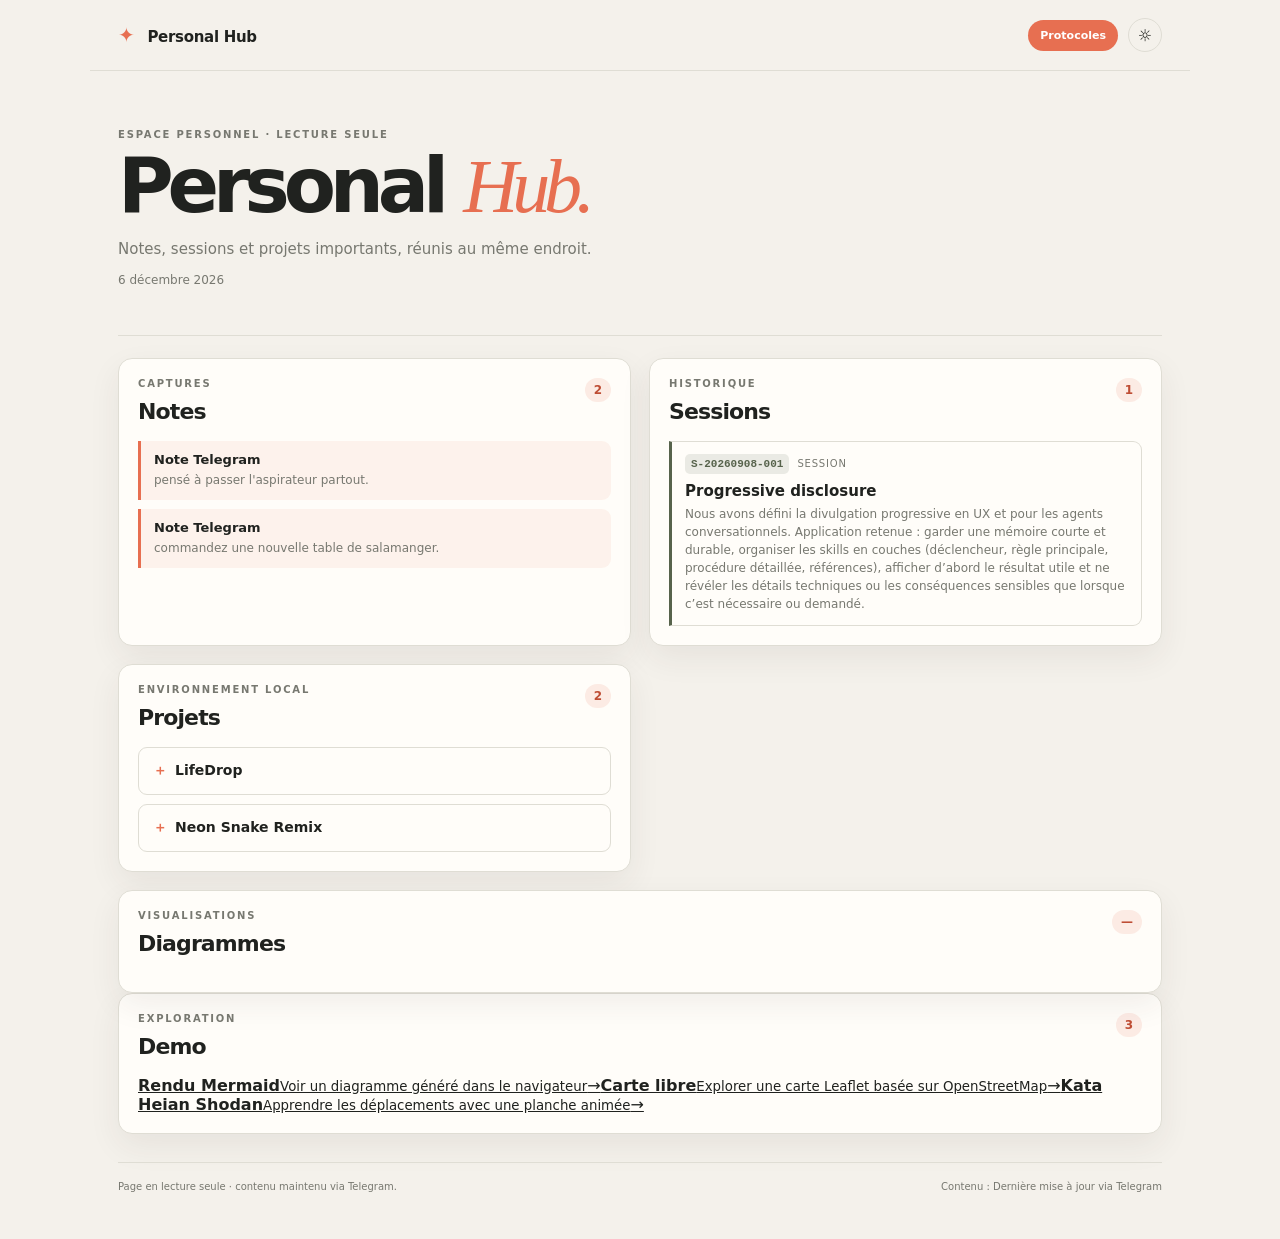
==== index.html @ 6b59de88 "Add animated karate kata demo" ====
<!doctype html>
<html lang="fr">
<head>
  <meta charset="utf-8">
  <meta name="viewport" content="width=device-width, initial-scale=1">
  <meta name="description" content="Personal Hub — notes, sessions et projets en lecture seule.">
  <title>Personal Hub</title>
  <link rel="stylesheet" href="style.css">
  <link rel="icon" type="image/svg+xml" href="assets/favicon.svg">
</head>
<body>
  <header class="topbar">
    <a class="brand" href="#top" aria-label="Personal Hub - accueil"><span class="brand-mark">✦</span> Personal Hub</a>
    <div class="top-actions"><a class="protocols-link" href="protocols.html">Protocoles</a><button id="theme-toggle" class="icon-button" type="button" aria-label="Changer de thème">☼</button></div>
  </header>

  <main id="top" class="shell">
    <section class="intro">
      <p class="eyebrow">ESPACE PERSONNEL · LECTURE SEULE</p>
      <h1>Personal <em>Hub.</em></h1>
      <p class="intro-copy">Notes, sessions et projets importants, réunis au même endroit.</p>
      <p id="today" class="muted"></p>
    </section>

    <section class="hub-sections" aria-label="Contenu du Personal Hub">
      <article class="hub-section">
        <div class="section-heading"><div><p class="eyebrow">CAPTURES</p><h2>Notes</h2></div><strong id="note-count" class="section-count">—</strong></div>
        <div id="note-list" class="note-list"></div>
      </article>
      <article class="hub-section">
        <div class="section-heading"><div><p class="eyebrow">HISTORIQUE</p><h2>Sessions</h2></div><strong id="session-count" class="section-count">—</strong></div>
        <div id="session-list" class="session-list"></div>
      </article>
      <article class="hub-section">
        <div class="section-heading"><div><p class="eyebrow">ENVIRONNEMENT LOCAL</p><h2>Projets</h2></div><strong id="project-count" class="section-count">—</strong></div>
        <div id="project-list" class="project-list"></div>
      </article>
      <article class="hub-section">
        <div class="section-heading"><div><p class="eyebrow">VISUALISATIONS</p><h2>Diagrammes</h2></div><strong id="diagram-count" class="section-count">—</strong></div>
        <div id="diagram-list" class="diagram-list"></div>
      </article>
    </section>

    <section class="hub-section demo-section">
      <div class="section-heading"><div><p class="eyebrow">EXPLORATION</p><h2>Demo</h2></div><strong class="section-count">3</strong></div>
      <div class="demo-list"><a class="demo-link" href="demo/mermaid.html"><span><strong>Rendu Mermaid</strong><small>Voir un diagramme généré dans le navigateur</small></span><span aria-hidden="true">→</span></a><a class="demo-link" href="demo/map.html"><span><strong>Carte libre</strong><small>Explorer une carte Leaflet basée sur OpenStreetMap</small></span><span aria-hidden="true">→</span></a><a class="demo-link" href="demo/karate.html"><span><strong>Kata Heian Shodan</strong><small>Apprendre les déplacements avec une planche animée</small></span><span aria-hidden="true">→</span></a></div>
    </section>

    <footer><span>Page en lecture seule · contenu maintenu via Telegram.</span><span id="updated-at"></span></footer>
  </main>
  <script src="app.js"></script>
</body>
</html>
---- style.css ----
:root { --bg:#f4f1eb; --surface:#fffdf9; --ink:#20221f; --muted:#777870; --line:#dfddd4; --accent:#e76f51; --accent-dark:#be4d34; --olive:#57634c; --shadow:0 12px 32px rgba(53,48,37,.07); }
* { box-sizing:border-box; }
html { scroll-behavior:smooth; }
body { margin:0; min-width:320px; background:var(--bg); color:var(--ink); font-family:Inter,ui-sans-serif,system-ui,-apple-system,BlinkMacSystemFont,"Segoe UI",sans-serif; }
body.dark { --bg:#171a17; --surface:#222721; --ink:#f1eee5; --muted:#a8ad9f; --line:#3a4038; --olive:#b3c59e; --shadow:0 12px 32px rgba(0,0,0,.18); }
a { color:inherit; }
button { cursor:pointer; font:inherit; }
.topbar { align-items:center; border-bottom:1px solid var(--line); display:flex; justify-content:space-between; margin:0 auto; max-width:1100px; padding:18px 20px; }
.brand { color:var(--ink); font-size:15px; font-weight:750; letter-spacing:-.02em; text-decoration:none; }.brand-mark { color:var(--accent); font-size:20px; margin-right:8px; }.top-actions { align-items:center; display:flex; gap:10px; }.protocols-link { background:var(--accent); border-radius:999px; color:#fff; font-size:11px; font-weight:750; padding:9px 12px; text-decoration:none; }.protocols-link:hover { background:var(--accent-dark); }.icon-button { background:transparent; border:1px solid var(--line); border-radius:50%; color:var(--ink); height:34px; width:34px; }
.shell { margin:0 auto; max-width:1100px; padding:38px 20px 20px; }.intro { border-bottom:1px solid var(--line); padding-bottom:28px; }.eyebrow { color:var(--muted); font-size:10px; font-weight:800; letter-spacing:.18em; margin:0 0 10px; }.intro h1 { font-size:clamp(42px,12vw,76px); letter-spacing:-.08em; line-height:.95; margin:0 0 16px; }.intro h1 em { color:var(--accent); font-family:Georgia,serif; font-weight:400; }.intro-copy { color:var(--muted); font-size:15px; line-height:1.5; margin:0 0 10px; }.muted { color:var(--muted); font-size:12px; }
.hub-sections { display:grid; gap:14px; margin-top:22px; }.hub-section { background:var(--surface); border:1px solid var(--line); border-radius:14px; box-shadow:var(--shadow); padding:19px; }.section-heading { align-items:flex-start; display:flex; justify-content:space-between; margin-bottom:17px; }.section-heading h2 { font-size:20px; letter-spacing:-.04em; margin:0; }.section-count { background:color-mix(in srgb,var(--accent) 12%,transparent); border-radius:999px; color:var(--accent-dark); font-size:12px; padding:5px 9px; }
.empty { color:var(--muted); font-size:13px; font-style:italic; margin:0; }.note-list,.session-list,.project-list { display:grid; gap:9px; }.note { background:color-mix(in srgb,var(--accent) 8%,transparent); border-left:3px solid var(--accent); border-radius:0 9px 9px 0; padding:11px 13px; }.note strong { display:block; font-size:13px; margin-bottom:4px; }.note p,.session p { color:var(--muted); font-size:12px; line-height:1.5; margin:0; white-space:pre-wrap; }.session { border:1px solid var(--line); border-left:3px solid var(--olive); border-radius:0 9px 9px 0; padding:12px 13px; }.session-meta { align-items:center; display:flex; gap:8px; margin-bottom:8px; }.session-meta code { background:color-mix(in srgb,var(--olive) 12%,transparent); border-radius:5px; color:var(--olive); font:700 11px ui-monospace,monospace; padding:4px 6px; }.session-meta span { color:var(--muted); font-size:10px; letter-spacing:.08em; text-transform:uppercase; }.session h3 { font-size:15px; margin:0 0 5px; }
.project { border:1px solid var(--line); border-radius:9px; overflow:hidden; }.project summary { color:var(--ink); cursor:pointer; font-size:14px; font-weight:700; list-style:none; padding:14px; }.project summary::-webkit-details-marker { display:none; }.project summary::before { color:var(--accent); content:'＋'; display:inline-block; margin-right:8px; }.project[open] summary { border-bottom:1px solid var(--line); }.project[open] summary::before { content:'−'; }.project-summary { padding:12px 14px 14px; }.project-summary p { color:var(--muted); font-size:12px; line-height:1.5; margin:0 0 9px; }.project-summary code { color:var(--olive); font-size:11px; }.project-link { color:var(--accent-dark); display:block; font-size:11px; font-weight:700; margin-top:10px; text-decoration:none; }.project-link:hover { text-decoration:underline; }
.diagram-list { display:grid; gap:12px; }.diagram { border:1px solid var(--line); border-left:3px solid var(--accent); border-radius:0 10px 10px 0; padding:13px 14px; }.diagram h3 { font-size:15px; margin:0 0 5px; }.diagram>p { color:var(--muted); font-size:12px; line-height:1.5; margin:0 0 12px; }.diagram-host { background:var(--bg); border:1px solid var(--line); border-radius:8px; min-height:90px; overflow:auto; padding:8px; }.diagram-host .mermaid { min-width:0; width:100%; text-align:center; }.diagram-host svg { display:block; height:auto; max-width:100%; width:100%; }.diagram-error { color:var(--accent-dark); font-size:12px; margin:8px; }
footer { border-top:1px solid var(--line); color:var(--muted); display:flex; flex-direction:column; font-size:10px; gap:7px; margin-top:28px; padding:18px 0; }
/* Protocol list page */
.protocol-page { max-width:900px; padding-top:35px; }.back-link { color:var(--olive); display:inline-block; font-size:13px; margin-bottom:42px; text-decoration:none; }.protocol-intro { color:var(--muted); line-height:1.6; max-width:580px; }.protocol-groups { display:grid; gap:18px; margin-top:42px; }.protocol-group { background:var(--surface); border:1px solid var(--line); border-radius:18px; box-shadow:var(--shadow); padding:25px; }.protocol-group h2 { align-items:center; display:flex; gap:10px; margin:0 0 20px; }.protocol-group h2::before { background:var(--accent); border-radius:50%; content:''; display:inline-block; height:9px; width:9px; }.protocol-subgroup { border-top:1px solid var(--line); margin-top:16px; padding-top:16px; }.protocol-subgroup:first-of-type { border-top:0; margin-top:0; padding-top:0; }.protocol-subgroup>h3 { color:var(--olive); font-size:13px; letter-spacing:.02em; margin:0 0 8px; }.protocol { border-top:1px solid var(--line); padding:17px 0 3px; }.protocol:first-of-type { border-top:0; padding-top:0; }.protocol h3,.protocol h4 { font-size:15px; margin:0 0 7px; }.protocol h3 code,.protocol h4 code { background:color-mix(in srgb,var(--accent) 10%,transparent); border-radius:5px; color:var(--accent-dark); font:13px ui-monospace,monospace; padding:4px 7px; }.protocol p { color:var(--muted); font-size:13px; line-height:1.55; margin:0; }.protocol-note { color:var(--muted); font-size:12px; margin-top:28px; }
@media (min-width:700px) { .topbar { padding-left:28px; padding-right:28px; }.shell { padding:58px 28px 28px; }.intro { padding-bottom:36px; }.hub-sections { grid-template-columns:repeat(2,minmax(0,1fr)); gap:18px; }.hub-section:last-child { grid-column:1 / -1; }.section-heading h2 { font-size:22px; } footer { flex-direction:row; justify-content:space-between; } }
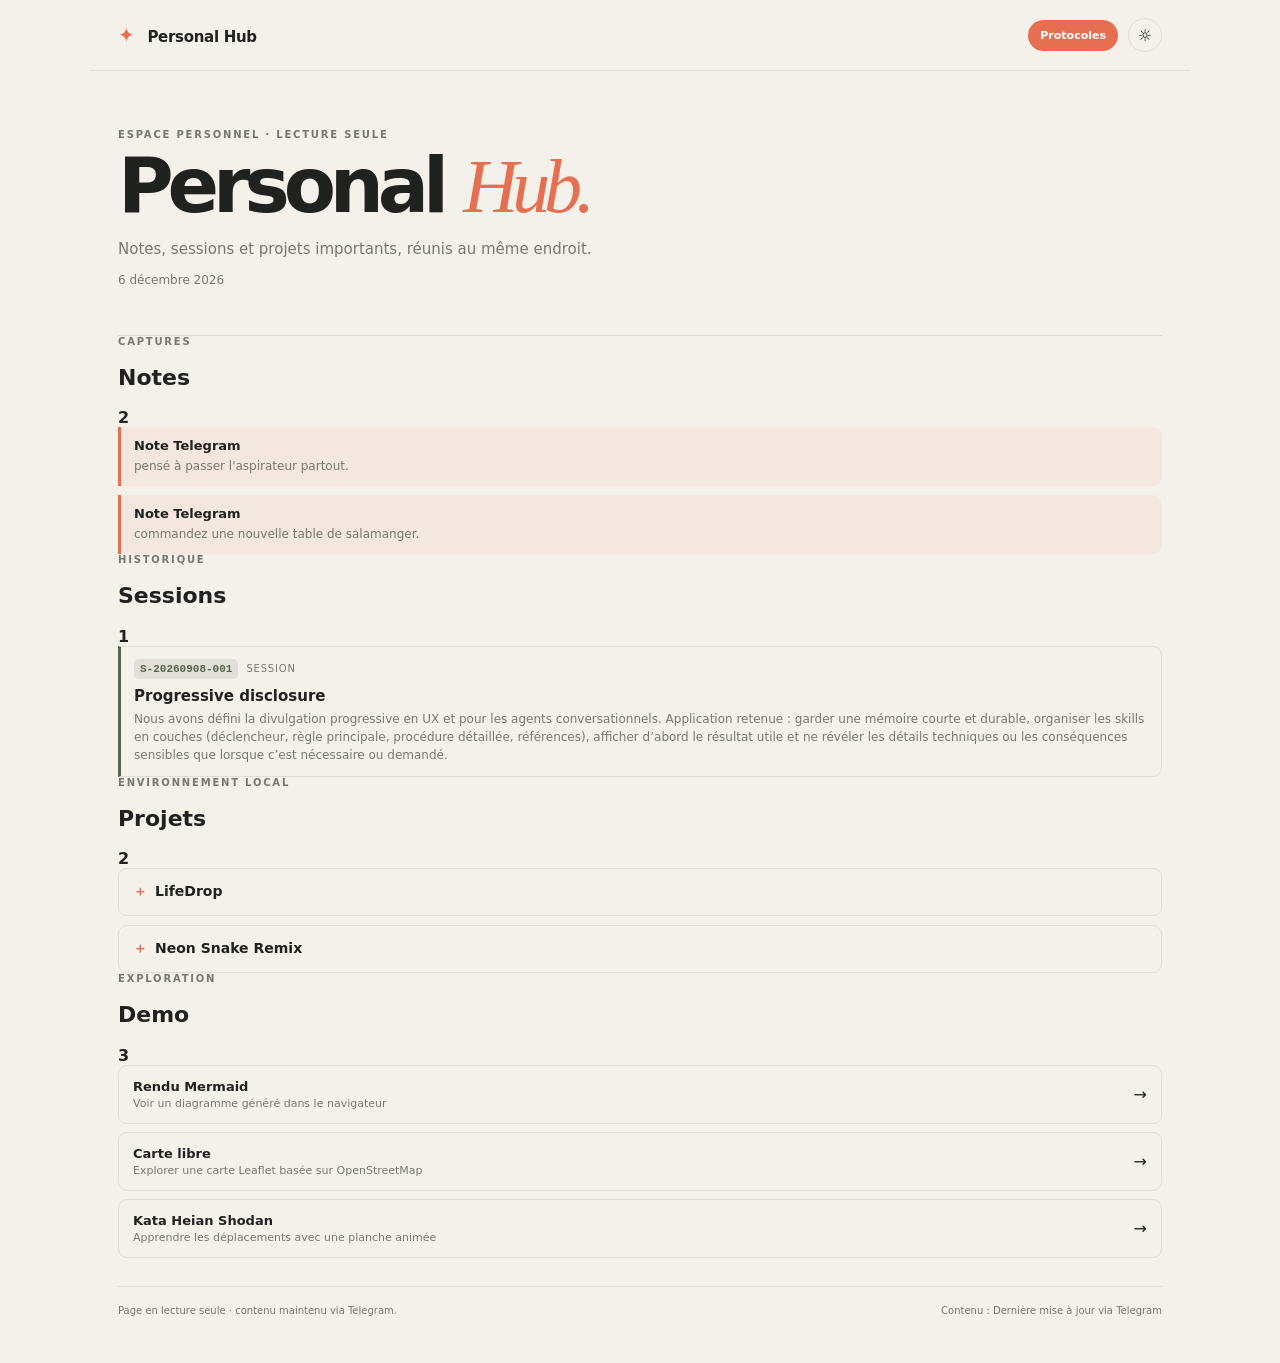
==== commit 583f53e1: "Remove obsolete diagrams section from home" ====
--- a/index.html
+++ b/index.html
@@ -35,10 +35,6 @@
         <div class="section-heading"><div><p class="eyebrow">ENVIRONNEMENT LOCAL</p><h2>Projets</h2></div><strong id="project-count" class="section-count">—</strong></div>
         <div id="project-list" class="project-list"></div>
       </article>
-      <article class="hub-section">
-        <div class="section-heading"><div><p class="eyebrow">VISUALISATIONS</p><h2>Diagrammes</h2></div><strong id="diagram-count" class="section-count">—</strong></div>
-        <div id="diagram-list" class="diagram-list"></div>
-      </article>
     </section>
 
     <section class="hub-section demo-section">
--- a/style.css
+++ b/style.css
@@ -8,7 +8,7 @@
 .topbar { align-items:center; border-bottom:1px solid var(--line); display:flex; justify-content:space-between; margin:0 auto; max-width:1100px; padding:18px 20px; }
 .brand { color:var(--ink); font-size:15px; font-weight:750; letter-spacing:-.02em; text-decoration:none; }.brand-mark { color:var(--accent); font-size:20px; margin-right:8px; }.top-actions { align-items:center; display:flex; gap:10px; }.protocols-link { background:var(--accent); border-radius:999px; color:#fff; font-size:11px; font-weight:750; padding:9px 12px; text-decoration:none; }.protocols-link:hover { background:var(--accent-dark); }.icon-button { background:transparent; border:1px solid var(--line); border-radius:50%; color:var(--ink); height:34px; width:34px; }
 .shell { margin:0 auto; max-width:1100px; padding:38px 20px 20px; }.intro { border-bottom:1px solid var(--line); padding-bottom:28px; }.eyebrow { color:var(--muted); font-size:10px; font-weight:800; letter-spacing:.18em; margin:0 0 10px; }.intro h1 { font-size:clamp(42px,12vw,76px); letter-spacing:-.08em; line-height:.95; margin:0 0 16px; }.intro h1 em { color:var(--accent); font-family:Georgia,serif; font-weight:400; }.intro-copy { color:var(--muted); font-size:15px; line-height:1.5; margin:0 0 10px; }.muted { color:var(--muted); font-size:12px; }
-.hub-sections { display:grid; gap:14px; margin-top:22px; }.hub-section { background:var(--surface); border:1px solid var(--line); border-radius:14px; box-shadow:var(--shadow); padding:19px; }.section-heading { align-items:flex-start; display:flex; justify-content:space-between; margin-bottom:17px; }.section-heading h2 { font-size:20px; letter-spacing:-.04em; margin:0; }.section-count { background:color-mix(in srgb,var(--accent) 12%,transparent); border-radius:999px; color:var(--accent-dark); font-size:12px; padding:5px 9px; }
+.demo-list { display:grid; gap:8px; }.demo-link { align-items:center; background:var(--bg); border:1px solid var(--line); border-radius:9px; color:var(--ink); display:flex; justify-content:space-between; padding:13px 14px; text-decoration:none; width:100%; }.demo-link:hover { border-color:var(--accent); }.demo-link strong { display:block; font-size:13px; }.demo-link small { color:var(--muted); display:block; font-size:11px; margin-top:3px; }
 .empty { color:var(--muted); font-size:13px; font-style:italic; margin:0; }.note-list,.session-list,.project-list { display:grid; gap:9px; }.note { background:color-mix(in srgb,var(--accent) 8%,transparent); border-left:3px solid var(--accent); border-radius:0 9px 9px 0; padding:11px 13px; }.note strong { display:block; font-size:13px; margin-bottom:4px; }.note p,.session p { color:var(--muted); font-size:12px; line-height:1.5; margin:0; white-space:pre-wrap; }.session { border:1px solid var(--line); border-left:3px solid var(--olive); border-radius:0 9px 9px 0; padding:12px 13px; }.session-meta { align-items:center; display:flex; gap:8px; margin-bottom:8px; }.session-meta code { background:color-mix(in srgb,var(--olive) 12%,transparent); border-radius:5px; color:var(--olive); font:700 11px ui-monospace,monospace; padding:4px 6px; }.session-meta span { color:var(--muted); font-size:10px; letter-spacing:.08em; text-transform:uppercase; }.session h3 { font-size:15px; margin:0 0 5px; }
 .project { border:1px solid var(--line); border-radius:9px; overflow:hidden; }.project summary { color:var(--ink); cursor:pointer; font-size:14px; font-weight:700; list-style:none; padding:14px; }.project summary::-webkit-details-marker { display:none; }.project summary::before { color:var(--accent); content:'＋'; display:inline-block; margin-right:8px; }.project[open] summary { border-bottom:1px solid var(--line); }.project[open] summary::before { content:'−'; }.project-summary { padding:12px 14px 14px; }.project-summary p { color:var(--muted); font-size:12px; line-height:1.5; margin:0 0 9px; }.project-summary code { color:var(--olive); font-size:11px; }.project-link { color:var(--accent-dark); display:block; font-size:11px; font-weight:700; margin-top:10px; text-decoration:none; }.project-link:hover { text-decoration:underline; }
 .diagram-list { display:grid; gap:12px; }.diagram { border:1px solid var(--line); border-left:3px solid var(--accent); border-radius:0 10px 10px 0; padding:13px 14px; }.diagram h3 { font-size:15px; margin:0 0 5px; }.diagram>p { color:var(--muted); font-size:12px; line-height:1.5; margin:0 0 12px; }.diagram-host { background:var(--bg); border:1px solid var(--line); border-radius:8px; min-height:90px; overflow:auto; padding:8px; }.diagram-host .mermaid { min-width:0; width:100%; text-align:center; }.diagram-host svg { display:block; height:auto; max-width:100%; width:100%; }.diagram-error { color:var(--accent-dark); font-size:12px; margin:8px; }
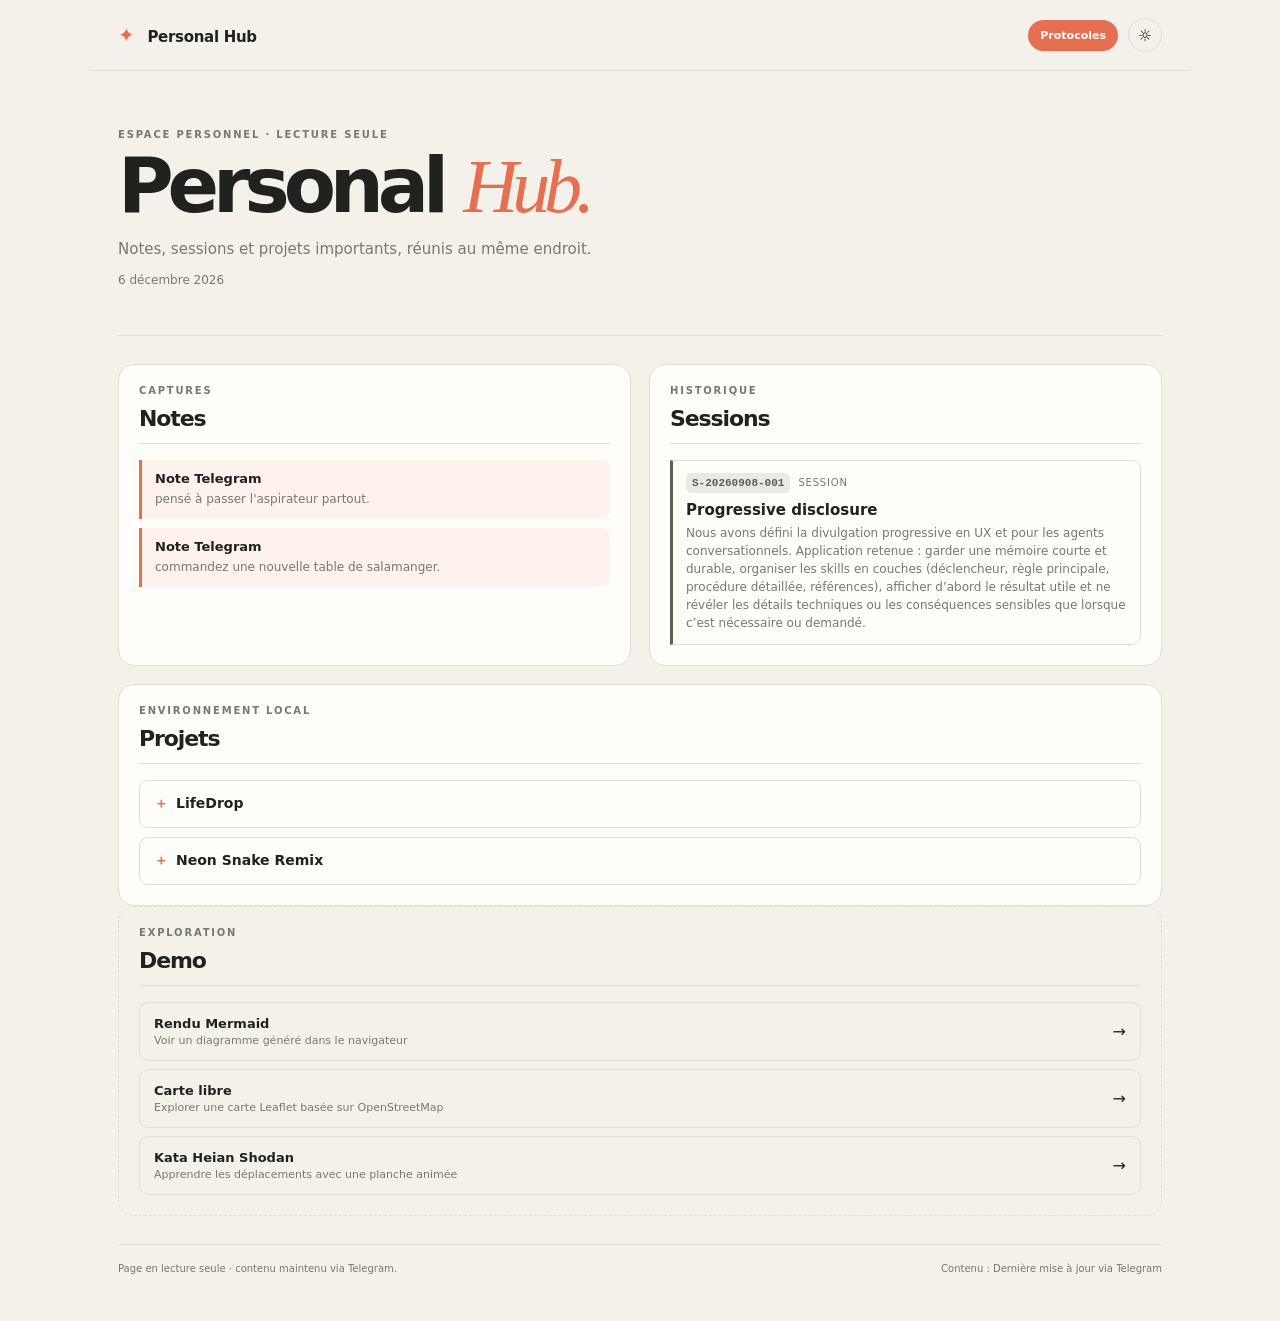
==== commit 7cc76e59: "Refine Personal Hub visual hierarchy" ====
--- a/index.html
+++ b/index.html
@@ -24,21 +24,21 @@
 
     <section class="hub-sections" aria-label="Contenu du Personal Hub">
       <article class="hub-section">
-        <div class="section-heading"><div><p class="eyebrow">CAPTURES</p><h2>Notes</h2></div><strong id="note-count" class="section-count">—</strong></div>
+        <div class="section-heading"><div><p class="eyebrow">CAPTURES</p><h2>Notes</h2></div></div>
         <div id="note-list" class="note-list"></div>
       </article>
       <article class="hub-section">
-        <div class="section-heading"><div><p class="eyebrow">HISTORIQUE</p><h2>Sessions</h2></div><strong id="session-count" class="section-count">—</strong></div>
+        <div class="section-heading"><div><p class="eyebrow">HISTORIQUE</p><h2>Sessions</h2></div></div>
         <div id="session-list" class="session-list"></div>
       </article>
       <article class="hub-section">
-        <div class="section-heading"><div><p class="eyebrow">ENVIRONNEMENT LOCAL</p><h2>Projets</h2></div><strong id="project-count" class="section-count">—</strong></div>
+        <div class="section-heading"><div><p class="eyebrow">ENVIRONNEMENT LOCAL</p><h2>Projets</h2></div></div>
         <div id="project-list" class="project-list"></div>
       </article>
     </section>
 
     <section class="hub-section demo-section">
-      <div class="section-heading"><div><p class="eyebrow">EXPLORATION</p><h2>Demo</h2></div><strong class="section-count">3</strong></div>
+      <div class="section-heading"><div><p class="eyebrow">EXPLORATION</p><h2>Demo</h2></div></div>
       <div class="demo-list"><a class="demo-link" href="demo/mermaid.html"><span><strong>Rendu Mermaid</strong><small>Voir un diagramme généré dans le navigateur</small></span><span aria-hidden="true">→</span></a><a class="demo-link" href="demo/map.html"><span><strong>Carte libre</strong><small>Explorer une carte Leaflet basée sur OpenStreetMap</small></span><span aria-hidden="true">→</span></a><a class="demo-link" href="demo/karate.html"><span><strong>Kata Heian Shodan</strong><small>Apprendre les déplacements avec une planche animée</small></span><span aria-hidden="true">→</span></a></div>
     </section>
 
--- a/style.css
+++ b/style.css
@@ -8,6 +8,7 @@
 .topbar { align-items:center; border-bottom:1px solid var(--line); display:flex; justify-content:space-between; margin:0 auto; max-width:1100px; padding:18px 20px; }
 .brand { color:var(--ink); font-size:15px; font-weight:750; letter-spacing:-.02em; text-decoration:none; }.brand-mark { color:var(--accent); font-size:20px; margin-right:8px; }.top-actions { align-items:center; display:flex; gap:10px; }.protocols-link { background:var(--accent); border-radius:999px; color:#fff; font-size:11px; font-weight:750; padding:9px 12px; text-decoration:none; }.protocols-link:hover { background:var(--accent-dark); }.icon-button { background:transparent; border:1px solid var(--line); border-radius:50%; color:var(--ink); height:34px; width:34px; }
 .shell { margin:0 auto; max-width:1100px; padding:38px 20px 20px; }.intro { border-bottom:1px solid var(--line); padding-bottom:28px; }.eyebrow { color:var(--muted); font-size:10px; font-weight:800; letter-spacing:.18em; margin:0 0 10px; }.intro h1 { font-size:clamp(42px,12vw,76px); letter-spacing:-.08em; line-height:.95; margin:0 0 16px; }.intro h1 em { color:var(--accent); font-family:Georgia,serif; font-weight:400; }.intro-copy { color:var(--muted); font-size:15px; line-height:1.5; margin:0 0 10px; }.muted { color:var(--muted); font-size:12px; }
+.hub-sections { display:grid; gap:16px; margin-top:28px; }.hub-section { background:var(--surface); border:1px solid var(--line); border-radius:16px; box-shadow:none; padding:20px; }.section-heading { border-bottom:1px solid var(--line); margin-bottom:16px; padding-bottom:12px; }.section-heading h2 { font-size:22px; letter-spacing:-.05em; margin:0; }.demo-section { background:transparent; border-style:dashed; }
 .demo-list { display:grid; gap:8px; }.demo-link { align-items:center; background:var(--bg); border:1px solid var(--line); border-radius:9px; color:var(--ink); display:flex; justify-content:space-between; padding:13px 14px; text-decoration:none; width:100%; }.demo-link:hover { border-color:var(--accent); }.demo-link strong { display:block; font-size:13px; }.demo-link small { color:var(--muted); display:block; font-size:11px; margin-top:3px; }
 .empty { color:var(--muted); font-size:13px; font-style:italic; margin:0; }.note-list,.session-list,.project-list { display:grid; gap:9px; }.note { background:color-mix(in srgb,var(--accent) 8%,transparent); border-left:3px solid var(--accent); border-radius:0 9px 9px 0; padding:11px 13px; }.note strong { display:block; font-size:13px; margin-bottom:4px; }.note p,.session p { color:var(--muted); font-size:12px; line-height:1.5; margin:0; white-space:pre-wrap; }.session { border:1px solid var(--line); border-left:3px solid var(--olive); border-radius:0 9px 9px 0; padding:12px 13px; }.session-meta { align-items:center; display:flex; gap:8px; margin-bottom:8px; }.session-meta code { background:color-mix(in srgb,var(--olive) 12%,transparent); border-radius:5px; color:var(--olive); font:700 11px ui-monospace,monospace; padding:4px 6px; }.session-meta span { color:var(--muted); font-size:10px; letter-spacing:.08em; text-transform:uppercase; }.session h3 { font-size:15px; margin:0 0 5px; }
 .project { border:1px solid var(--line); border-radius:9px; overflow:hidden; }.project summary { color:var(--ink); cursor:pointer; font-size:14px; font-weight:700; list-style:none; padding:14px; }.project summary::-webkit-details-marker { display:none; }.project summary::before { color:var(--accent); content:'＋'; display:inline-block; margin-right:8px; }.project[open] summary { border-bottom:1px solid var(--line); }.project[open] summary::before { content:'−'; }.project-summary { padding:12px 14px 14px; }.project-summary p { color:var(--muted); font-size:12px; line-height:1.5; margin:0 0 9px; }.project-summary code { color:var(--olive); font-size:11px; }.project-link { color:var(--accent-dark); display:block; font-size:11px; font-weight:700; margin-top:10px; text-decoration:none; }.project-link:hover { text-decoration:underline; }
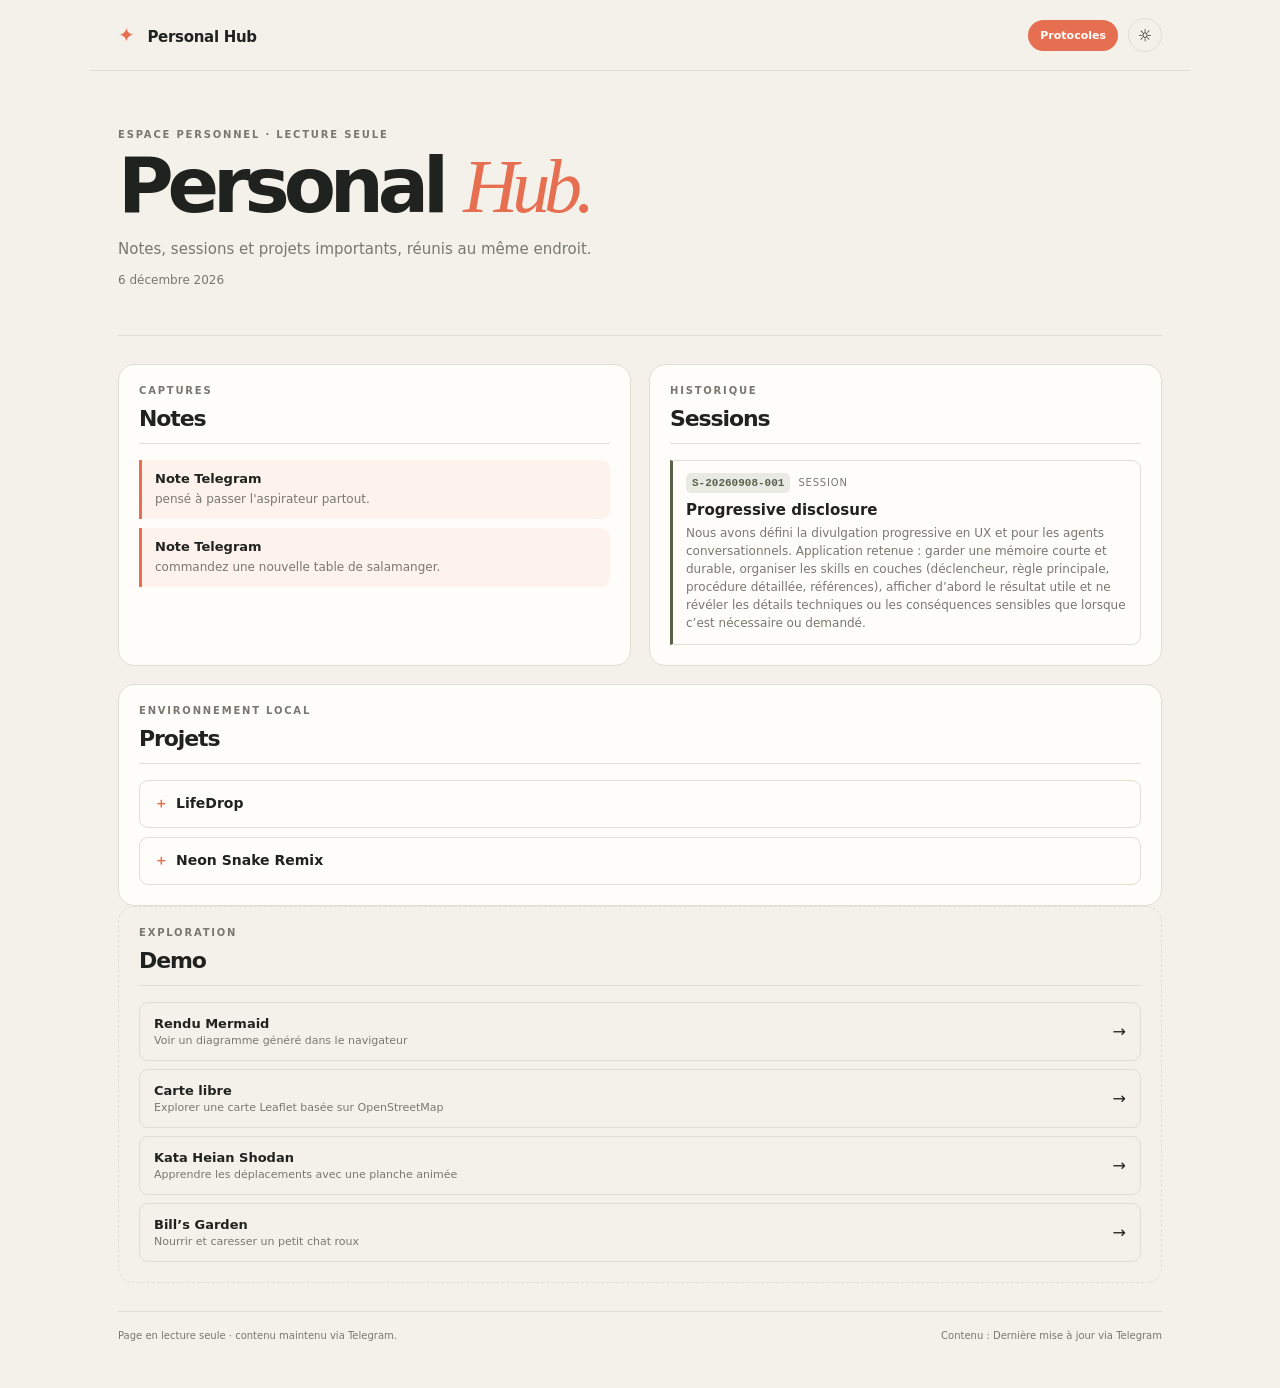
==== commit 07c1e487: "Add Bill's Garden demo" ====
--- a/index.html
+++ b/index.html
@@ -39,7 +39,7 @@
 
     <section class="hub-section demo-section">
       <div class="section-heading"><div><p class="eyebrow">EXPLORATION</p><h2>Demo</h2></div></div>
-      <div class="demo-list"><a class="demo-link" href="demo/mermaid.html"><span><strong>Rendu Mermaid</strong><small>Voir un diagramme généré dans le navigateur</small></span><span aria-hidden="true">→</span></a><a class="demo-link" href="demo/map.html"><span><strong>Carte libre</strong><small>Explorer une carte Leaflet basée sur OpenStreetMap</small></span><span aria-hidden="true">→</span></a><a class="demo-link" href="demo/karate.html"><span><strong>Kata Heian Shodan</strong><small>Apprendre les déplacements avec une planche animée</small></span><span aria-hidden="true">→</span></a></div>
+      <div class="demo-list"><a class="demo-link" href="demo/mermaid.html"><span><strong>Rendu Mermaid</strong><small>Voir un diagramme généré dans le navigateur</small></span><span aria-hidden="true">→</span></a><a class="demo-link" href="demo/map.html"><span><strong>Carte libre</strong><small>Explorer une carte Leaflet basée sur OpenStreetMap</small></span><span aria-hidden="true">→</span></a><a class="demo-link" href="demo/karate.html"><span><strong>Kata Heian Shodan</strong><small>Apprendre les déplacements avec une planche animée</small></span><span aria-hidden="true">→</span></a><a class="demo-link" href="demo/bills-garden.html"><span><strong>Bill’s Garden</strong><small>Nourrir et caresser un petit chat roux</small></span><span aria-hidden="true">→</span></a></div>
     </section>
 
     <footer><span>Page en lecture seule · contenu maintenu via Telegram.</span><span id="updated-at"></span></footer>
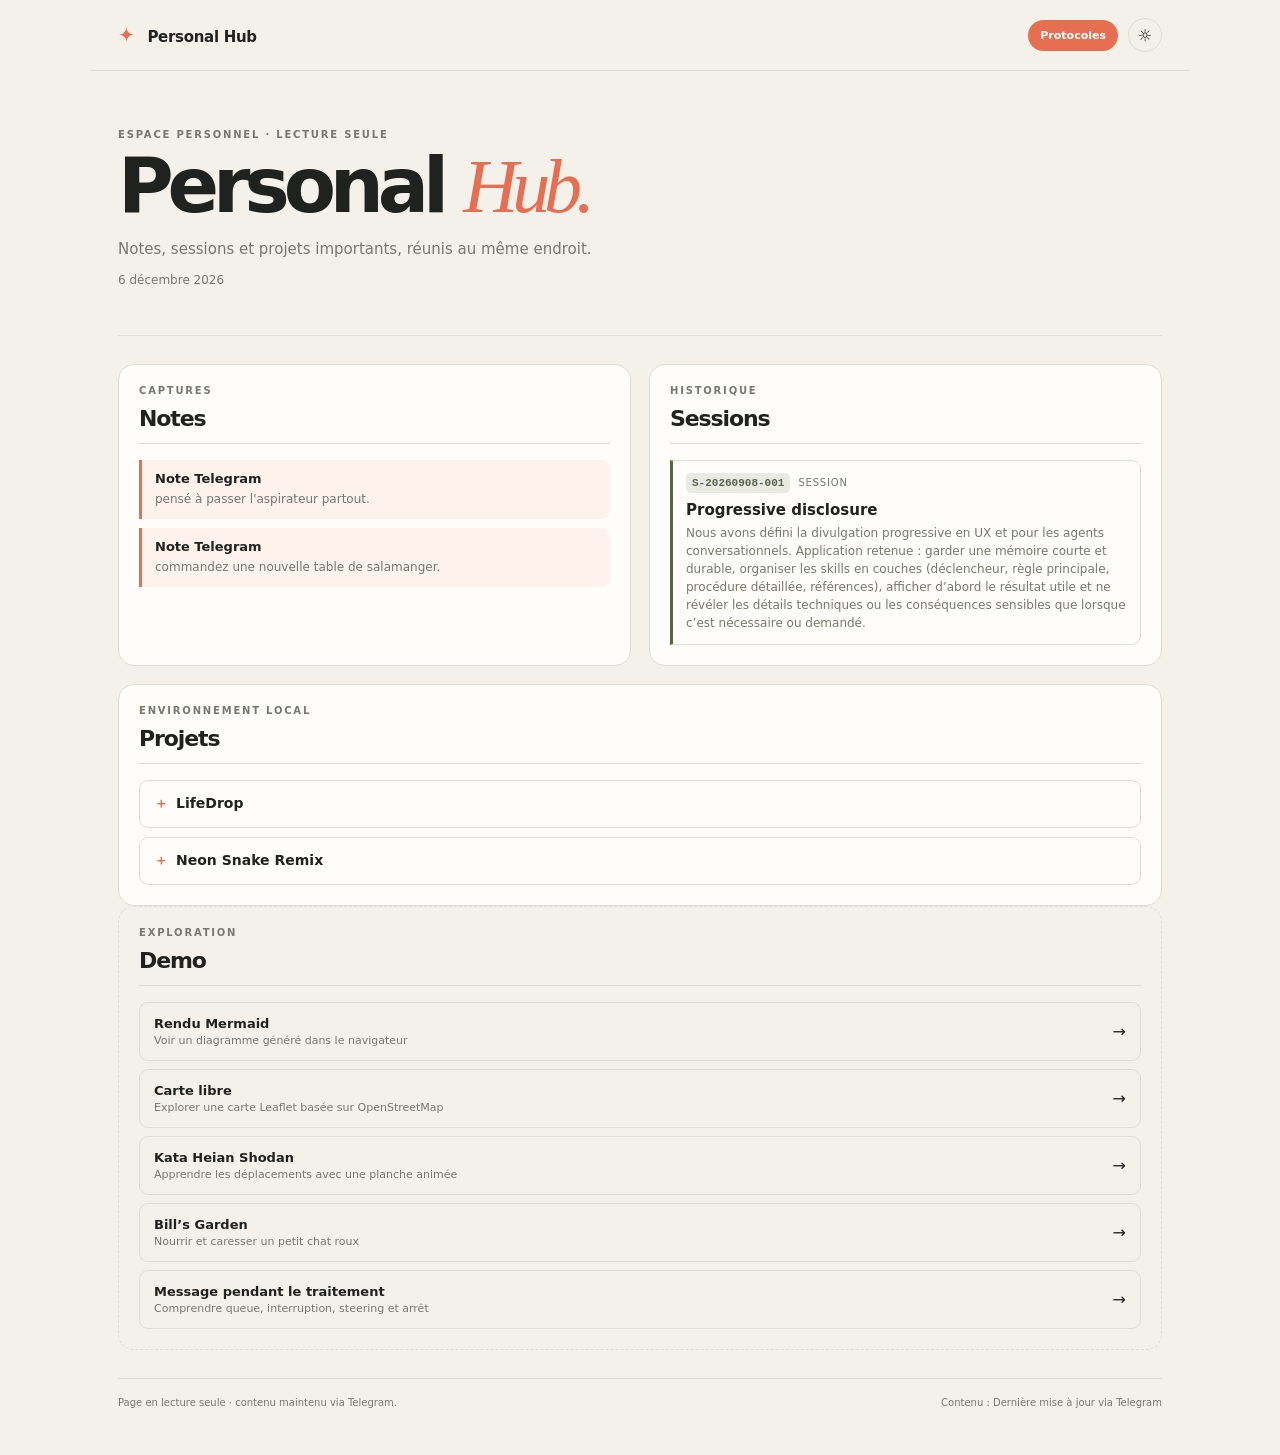
==== commit d9906b74: "Add interactive busy-input strategy demo" ====
--- a/index.html
+++ b/index.html
@@ -39,7 +39,7 @@
 
     <section class="hub-section demo-section">
       <div class="section-heading"><div><p class="eyebrow">EXPLORATION</p><h2>Demo</h2></div></div>
-      <div class="demo-list"><a class="demo-link" href="demo/mermaid.html"><span><strong>Rendu Mermaid</strong><small>Voir un diagramme généré dans le navigateur</small></span><span aria-hidden="true">→</span></a><a class="demo-link" href="demo/map.html"><span><strong>Carte libre</strong><small>Explorer une carte Leaflet basée sur OpenStreetMap</small></span><span aria-hidden="true">→</span></a><a class="demo-link" href="demo/karate.html"><span><strong>Kata Heian Shodan</strong><small>Apprendre les déplacements avec une planche animée</small></span><span aria-hidden="true">→</span></a><a class="demo-link" href="demo/bills-garden.html"><span><strong>Bill’s Garden</strong><small>Nourrir et caresser un petit chat roux</small></span><span aria-hidden="true">→</span></a></div>
+      <div class="demo-list"><a class="demo-link" href="demo/mermaid.html"><span><strong>Rendu Mermaid</strong><small>Voir un diagramme généré dans le navigateur</small></span><span aria-hidden="true">→</span></a><a class="demo-link" href="demo/map.html"><span><strong>Carte libre</strong><small>Explorer une carte Leaflet basée sur OpenStreetMap</small></span><span aria-hidden="true">→</span></a><a class="demo-link" href="demo/karate.html"><span><strong>Kata Heian Shodan</strong><small>Apprendre les déplacements avec une planche animée</small></span><span aria-hidden="true">→</span></a><a class="demo-link" href="demo/bills-garden.html"><span><strong>Bill’s Garden</strong><small>Nourrir et caresser un petit chat roux</small></span><span aria-hidden="true">→</span></a><a class="demo-link" href="demo/busy-input.html"><span><strong>Message pendant le traitement</strong><small>Comprendre queue, interruption, steering et arrêt</small></span><span aria-hidden="true">→</span></a></div>
     </section>
 
     <footer><span>Page en lecture seule · contenu maintenu via Telegram.</span><span id="updated-at"></span></footer>
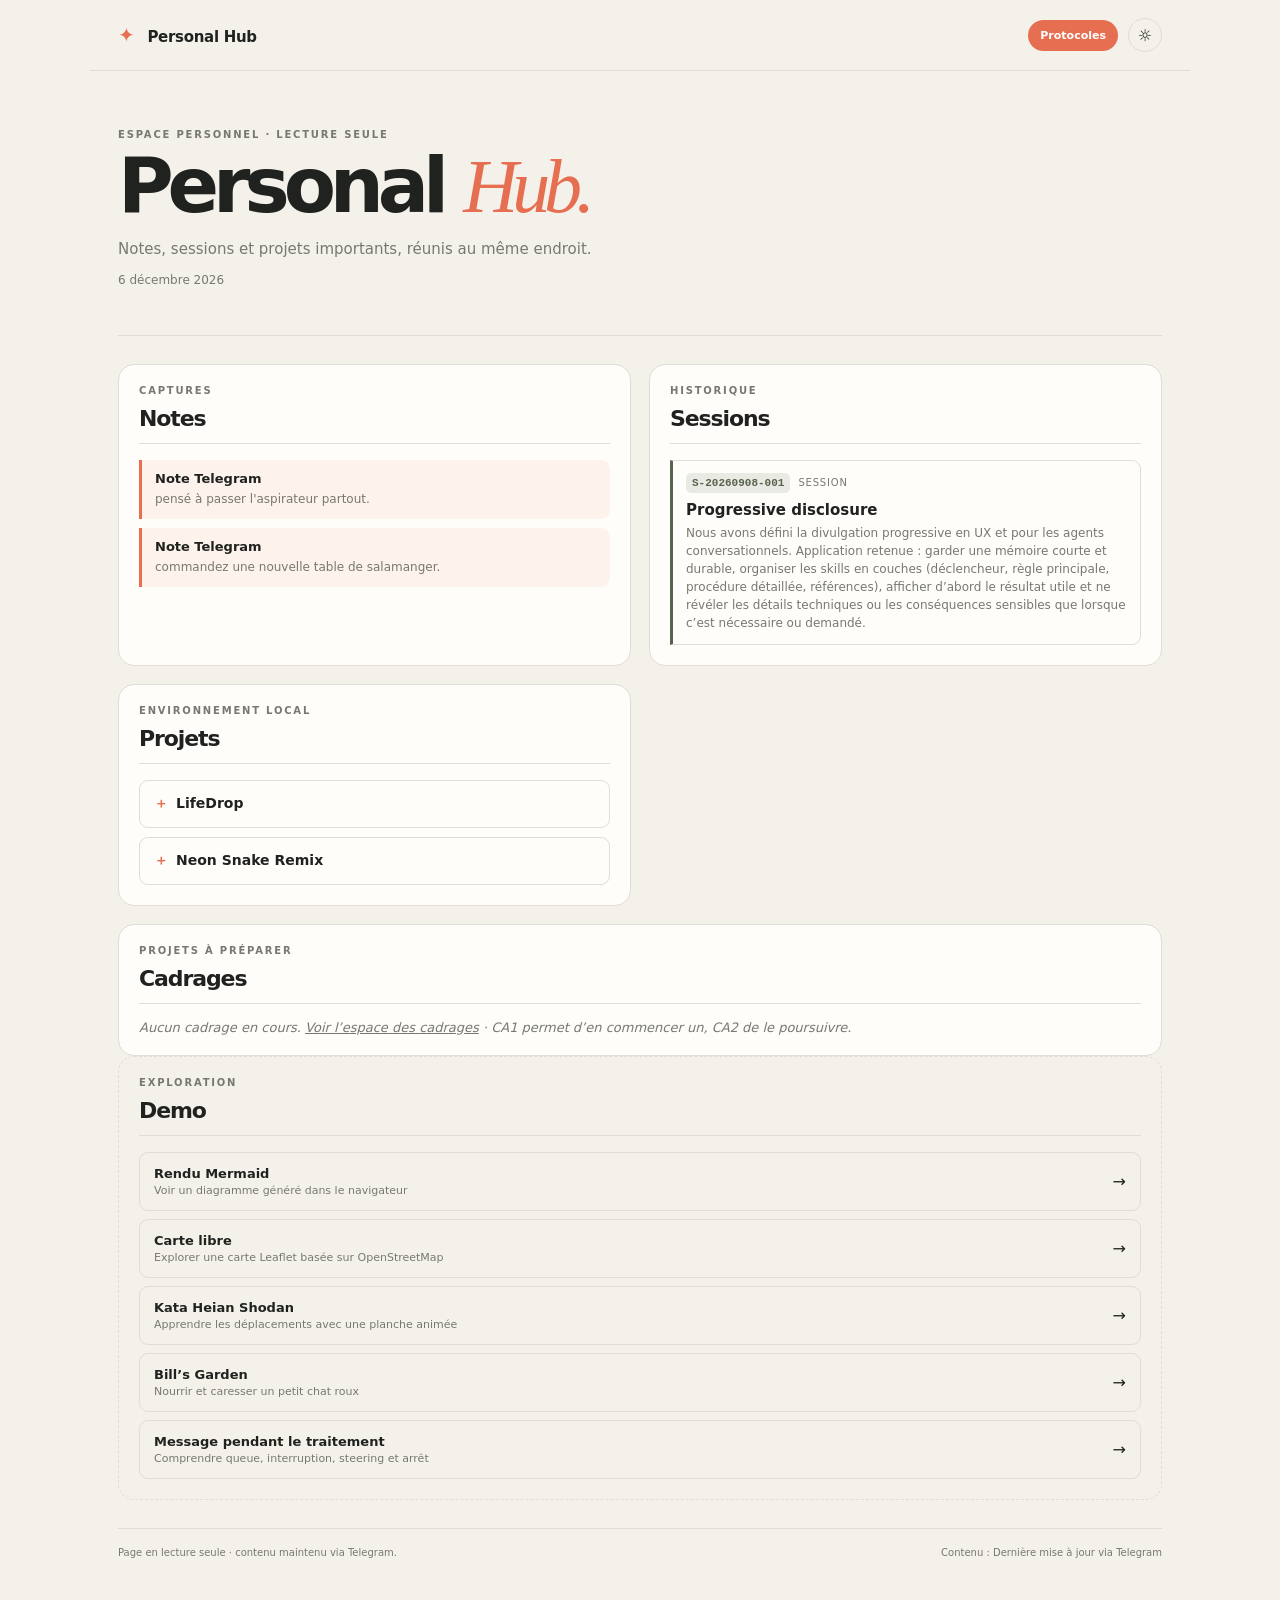
==== commit 54e51fdf: "Add project framing section and protocols" ====
--- a/index.html
+++ b/index.html
@@ -35,6 +35,10 @@
         <div class="section-heading"><div><p class="eyebrow">ENVIRONNEMENT LOCAL</p><h2>Projets</h2></div></div>
         <div id="project-list" class="project-list"></div>
       </article>
+      <article class="hub-section">
+        <div class="section-heading"><div><p class="eyebrow">PROJETS À PRÉPARER</p><h2>Cadrages</h2></div></div>
+        <div id="cadrage-list" class="cadrage-list"></div>
+      </article>
     </section>
 
     <section class="hub-section demo-section">
--- a/style.css
+++ b/style.css
@@ -10,6 +10,7 @@
 .shell { margin:0 auto; max-width:1100px; padding:38px 20px 20px; }.intro { border-bottom:1px solid var(--line); padding-bottom:28px; }.eyebrow { color:var(--muted); font-size:10px; font-weight:800; letter-spacing:.18em; margin:0 0 10px; }.intro h1 { font-size:clamp(42px,12vw,76px); letter-spacing:-.08em; line-height:.95; margin:0 0 16px; }.intro h1 em { color:var(--accent); font-family:Georgia,serif; font-weight:400; }.intro-copy { color:var(--muted); font-size:15px; line-height:1.5; margin:0 0 10px; }.muted { color:var(--muted); font-size:12px; }
 .hub-sections { display:grid; gap:16px; margin-top:28px; }.hub-section { background:var(--surface); border:1px solid var(--line); border-radius:16px; box-shadow:none; padding:20px; }.section-heading { border-bottom:1px solid var(--line); margin-bottom:16px; padding-bottom:12px; }.section-heading h2 { font-size:22px; letter-spacing:-.05em; margin:0; }.demo-section { background:transparent; border-style:dashed; }
 .demo-list { display:grid; gap:8px; }.demo-link { align-items:center; background:var(--bg); border:1px solid var(--line); border-radius:9px; color:var(--ink); display:flex; justify-content:space-between; padding:13px 14px; text-decoration:none; width:100%; }.demo-link:hover { border-color:var(--accent); }.demo-link strong { display:block; font-size:13px; }.demo-link small { color:var(--muted); display:block; font-size:11px; margin-top:3px; }
+.cadrage-list { display:grid; gap:8px; }.cadrage-link { align-items:center; background:color-mix(in srgb,var(--olive) 8%,transparent); border:1px solid var(--line); border-radius:9px; color:var(--ink); display:flex; justify-content:space-between; padding:13px 14px; text-decoration:none; width:100%; }.cadrage-link:hover { border-color:var(--olive); }.cadrage-link strong { display:block; font-size:13px; }.cadrage-link small { color:var(--muted); display:block; font-size:11px; line-height:1.4; margin-top:3px; }
 .empty { color:var(--muted); font-size:13px; font-style:italic; margin:0; }.note-list,.session-list,.project-list { display:grid; gap:9px; }.note { background:color-mix(in srgb,var(--accent) 8%,transparent); border-left:3px solid var(--accent); border-radius:0 9px 9px 0; padding:11px 13px; }.note strong { display:block; font-size:13px; margin-bottom:4px; }.note p,.session p { color:var(--muted); font-size:12px; line-height:1.5; margin:0; white-space:pre-wrap; }.session { border:1px solid var(--line); border-left:3px solid var(--olive); border-radius:0 9px 9px 0; padding:12px 13px; }.session-meta { align-items:center; display:flex; gap:8px; margin-bottom:8px; }.session-meta code { background:color-mix(in srgb,var(--olive) 12%,transparent); border-radius:5px; color:var(--olive); font:700 11px ui-monospace,monospace; padding:4px 6px; }.session-meta span { color:var(--muted); font-size:10px; letter-spacing:.08em; text-transform:uppercase; }.session h3 { font-size:15px; margin:0 0 5px; }
 .project { border:1px solid var(--line); border-radius:9px; overflow:hidden; }.project summary { color:var(--ink); cursor:pointer; font-size:14px; font-weight:700; list-style:none; padding:14px; }.project summary::-webkit-details-marker { display:none; }.project summary::before { color:var(--accent); content:'＋'; display:inline-block; margin-right:8px; }.project[open] summary { border-bottom:1px solid var(--line); }.project[open] summary::before { content:'−'; }.project-summary { padding:12px 14px 14px; }.project-summary p { color:var(--muted); font-size:12px; line-height:1.5; margin:0 0 9px; }.project-summary code { color:var(--olive); font-size:11px; }.project-link { color:var(--accent-dark); display:block; font-size:11px; font-weight:700; margin-top:10px; text-decoration:none; }.project-link:hover { text-decoration:underline; }
 .diagram-list { display:grid; gap:12px; }.diagram { border:1px solid var(--line); border-left:3px solid var(--accent); border-radius:0 10px 10px 0; padding:13px 14px; }.diagram h3 { font-size:15px; margin:0 0 5px; }.diagram>p { color:var(--muted); font-size:12px; line-height:1.5; margin:0 0 12px; }.diagram-host { background:var(--bg); border:1px solid var(--line); border-radius:8px; min-height:90px; overflow:auto; padding:8px; }.diagram-host .mermaid { min-width:0; width:100%; text-align:center; }.diagram-host svg { display:block; height:auto; max-width:100%; width:100%; }.diagram-error { color:var(--accent-dark); font-size:12px; margin:8px; }
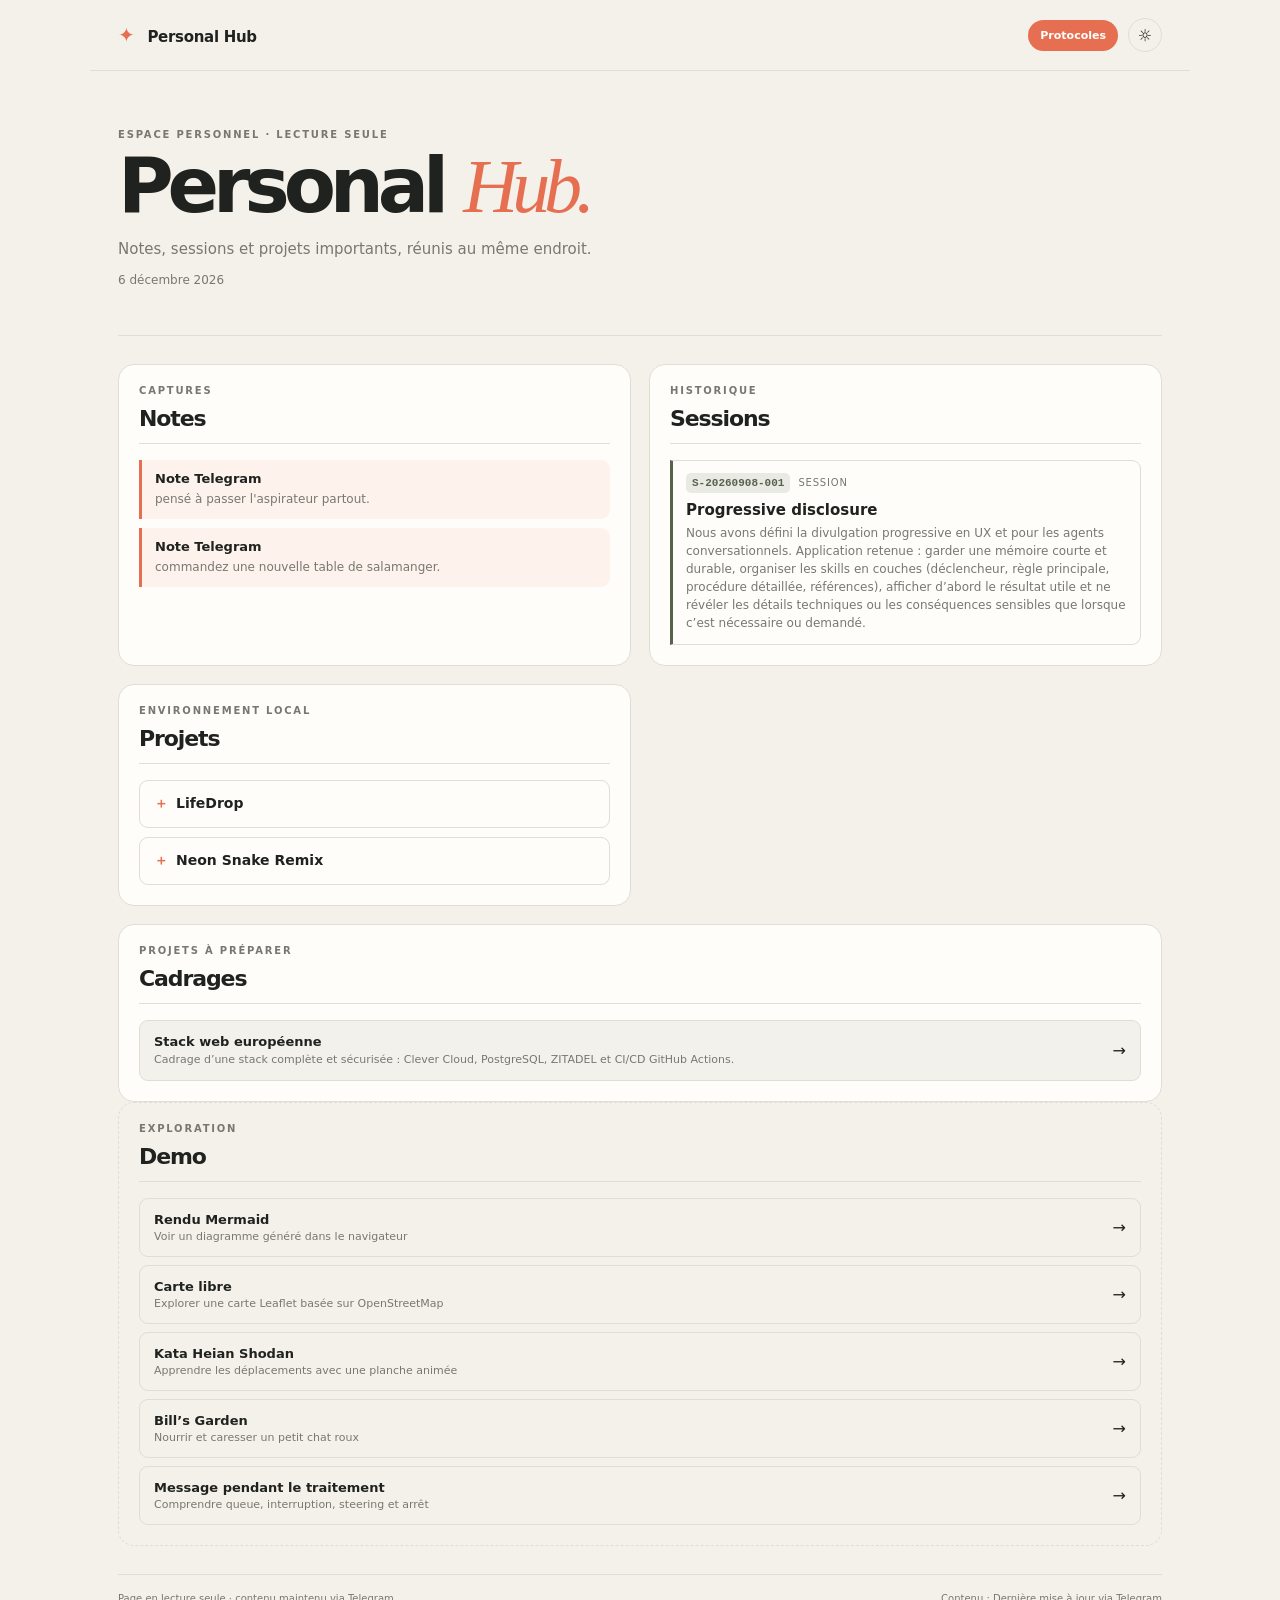
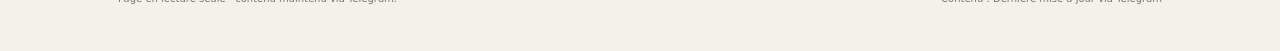
==== commit 0769d12c: "Add IDs to cadrage elements" ====
--- a/index.html
+++ b/index.html
@@ -35,7 +35,7 @@
         <div class="section-heading"><div><p class="eyebrow">ENVIRONNEMENT LOCAL</p><h2>Projets</h2></div></div>
         <div id="project-list" class="project-list"></div>
       </article>
-      <article class="hub-section">
+      <article id="cadrages" class="hub-section">
         <div class="section-heading"><div><p class="eyebrow">PROJETS À PRÉPARER</p><h2>Cadrages</h2></div></div>
         <div id="cadrage-list" class="cadrage-list"></div>
       </article>
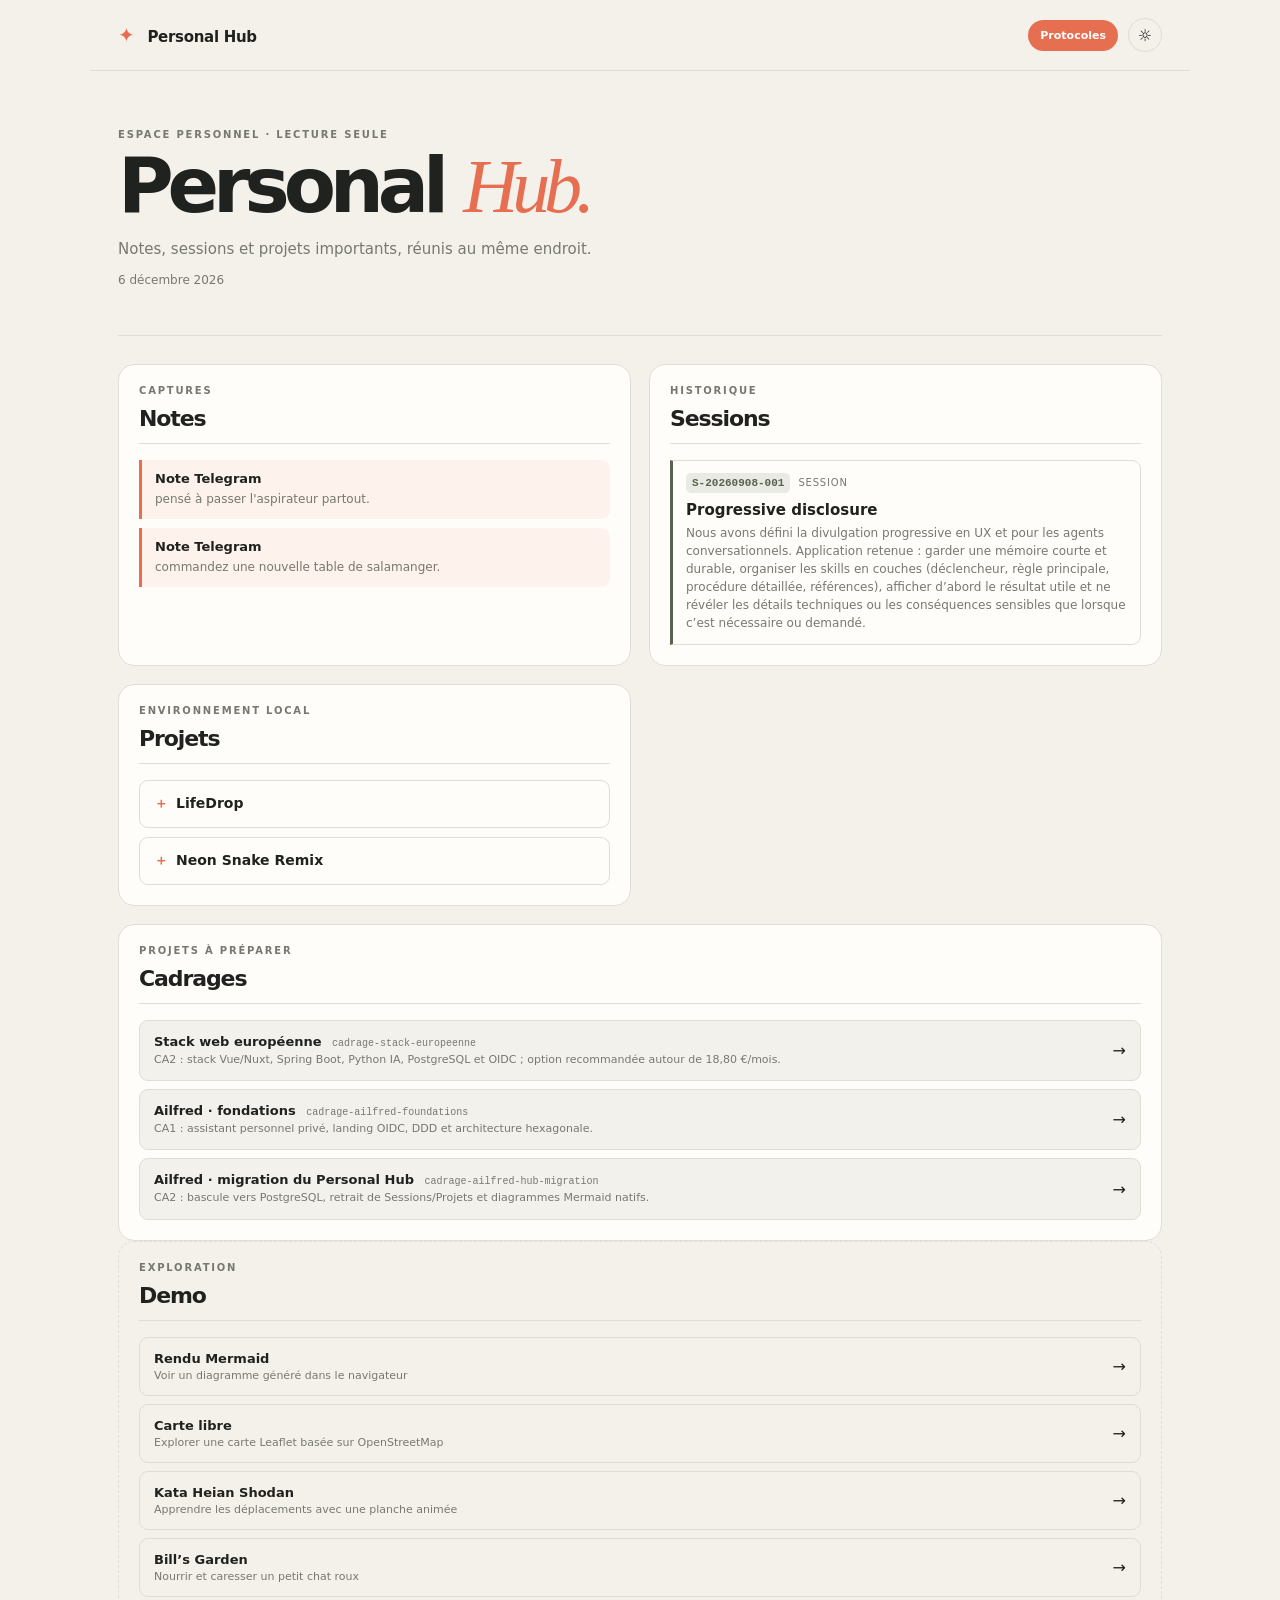
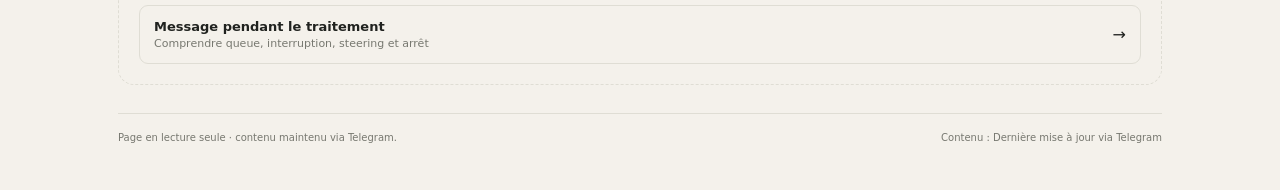
==== commit f8127b9c: "cadrage: migration du Personal Hub vers Ailfred" ====
--- a/index.html
+++ b/index.html
@@ -3,7 +3,7 @@
 <head>
   <meta charset="utf-8">
   <meta name="viewport" content="width=device-width, initial-scale=1">
-  <meta name="description" content="Personal Hub — notes, sessions et projets en lecture seule.">
+  <meta name="description" content="Personal Hub — contenu personnel et cadrages en lecture seule.">
   <title>Personal Hub</title>
   <link rel="stylesheet" href="style.css">
   <link rel="icon" type="image/svg+xml" href="assets/favicon.svg">
--- a/style.css
+++ b/style.css
@@ -10,11 +10,11 @@
 .shell { margin:0 auto; max-width:1100px; padding:38px 20px 20px; }.intro { border-bottom:1px solid var(--line); padding-bottom:28px; }.eyebrow { color:var(--muted); font-size:10px; font-weight:800; letter-spacing:.18em; margin:0 0 10px; }.intro h1 { font-size:clamp(42px,12vw,76px); letter-spacing:-.08em; line-height:.95; margin:0 0 16px; }.intro h1 em { color:var(--accent); font-family:Georgia,serif; font-weight:400; }.intro-copy { color:var(--muted); font-size:15px; line-height:1.5; margin:0 0 10px; }.muted { color:var(--muted); font-size:12px; }
 .hub-sections { display:grid; gap:16px; margin-top:28px; }.hub-section { background:var(--surface); border:1px solid var(--line); border-radius:16px; box-shadow:none; padding:20px; }.section-heading { border-bottom:1px solid var(--line); margin-bottom:16px; padding-bottom:12px; }.section-heading h2 { font-size:22px; letter-spacing:-.05em; margin:0; }.demo-section { background:transparent; border-style:dashed; }
 .demo-list { display:grid; gap:8px; }.demo-link { align-items:center; background:var(--bg); border:1px solid var(--line); border-radius:9px; color:var(--ink); display:flex; justify-content:space-between; padding:13px 14px; text-decoration:none; width:100%; }.demo-link:hover { border-color:var(--accent); }.demo-link strong { display:block; font-size:13px; }.demo-link small { color:var(--muted); display:block; font-size:11px; margin-top:3px; }
-.cadrage-list { display:grid; gap:8px; }.cadrage-link { align-items:center; background:color-mix(in srgb,var(--olive) 8%,transparent); border:1px solid var(--line); border-radius:9px; color:var(--ink); display:flex; justify-content:space-between; padding:13px 14px; text-decoration:none; width:100%; }.cadrage-link:hover { border-color:var(--olive); }.cadrage-link strong { display:block; font-size:13px; }.cadrage-link small { color:var(--muted); display:block; font-size:11px; line-height:1.4; margin-top:3px; }
+.cadrage-list { display:grid; gap:8px; }.cadrage-link { align-items:center; background:color-mix(in srgb,var(--olive) 8%,transparent); border:1px solid var(--line); border-radius:9px; color:var(--ink); display:flex; justify-content:space-between; padding:13px 14px; text-decoration:none; width:100%; }.cadrage-link:hover { border-color:var(--olive); }.cadrage-link strong { display:block; font-size:13px; }.cadrage-link small { color:var(--muted); display:block; font-size:11px; line-height:1.4; margin-top:3px; }.cadrage-id { color:var(--muted); font:500 10px ui-monospace,monospace; letter-spacing:0; margin-left:6px; white-space:nowrap; }.cadrage-id-title { display:inline-block; font-size:clamp(10px,1.8vw,12px); margin-left:10px; vertical-align:middle; }
 .empty { color:var(--muted); font-size:13px; font-style:italic; margin:0; }.note-list,.session-list,.project-list { display:grid; gap:9px; }.note { background:color-mix(in srgb,var(--accent) 8%,transparent); border-left:3px solid var(--accent); border-radius:0 9px 9px 0; padding:11px 13px; }.note strong { display:block; font-size:13px; margin-bottom:4px; }.note p,.session p { color:var(--muted); font-size:12px; line-height:1.5; margin:0; white-space:pre-wrap; }.session { border:1px solid var(--line); border-left:3px solid var(--olive); border-radius:0 9px 9px 0; padding:12px 13px; }.session-meta { align-items:center; display:flex; gap:8px; margin-bottom:8px; }.session-meta code { background:color-mix(in srgb,var(--olive) 12%,transparent); border-radius:5px; color:var(--olive); font:700 11px ui-monospace,monospace; padding:4px 6px; }.session-meta span { color:var(--muted); font-size:10px; letter-spacing:.08em; text-transform:uppercase; }.session h3 { font-size:15px; margin:0 0 5px; }
 .project { border:1px solid var(--line); border-radius:9px; overflow:hidden; }.project summary { color:var(--ink); cursor:pointer; font-size:14px; font-weight:700; list-style:none; padding:14px; }.project summary::-webkit-details-marker { display:none; }.project summary::before { color:var(--accent); content:'＋'; display:inline-block; margin-right:8px; }.project[open] summary { border-bottom:1px solid var(--line); }.project[open] summary::before { content:'−'; }.project-summary { padding:12px 14px 14px; }.project-summary p { color:var(--muted); font-size:12px; line-height:1.5; margin:0 0 9px; }.project-summary code { color:var(--olive); font-size:11px; }.project-link { color:var(--accent-dark); display:block; font-size:11px; font-weight:700; margin-top:10px; text-decoration:none; }.project-link:hover { text-decoration:underline; }
 .diagram-list { display:grid; gap:12px; }.diagram { border:1px solid var(--line); border-left:3px solid var(--accent); border-radius:0 10px 10px 0; padding:13px 14px; }.diagram h3 { font-size:15px; margin:0 0 5px; }.diagram>p { color:var(--muted); font-size:12px; line-height:1.5; margin:0 0 12px; }.diagram-host { background:var(--bg); border:1px solid var(--line); border-radius:8px; min-height:90px; overflow:auto; padding:8px; }.diagram-host .mermaid { min-width:0; width:100%; text-align:center; }.diagram-host svg { display:block; height:auto; max-width:100%; width:100%; }.diagram-error { color:var(--accent-dark); font-size:12px; margin:8px; }
 footer { border-top:1px solid var(--line); color:var(--muted); display:flex; flex-direction:column; font-size:10px; gap:7px; margin-top:28px; padding:18px 0; }
 /* Protocol list page */
-.protocol-page { max-width:900px; padding-top:35px; }.back-link { color:var(--olive); display:inline-block; font-size:13px; margin-bottom:42px; text-decoration:none; }.protocol-intro { color:var(--muted); line-height:1.6; max-width:580px; }.protocol-groups { display:grid; gap:18px; margin-top:42px; }.protocol-group { background:var(--surface); border:1px solid var(--line); border-radius:18px; box-shadow:var(--shadow); padding:25px; }.protocol-group h2 { align-items:center; display:flex; gap:10px; margin:0 0 20px; }.protocol-group h2::before { background:var(--accent); border-radius:50%; content:''; display:inline-block; height:9px; width:9px; }.protocol-subgroup { border-top:1px solid var(--line); margin-top:16px; padding-top:16px; }.protocol-subgroup:first-of-type { border-top:0; margin-top:0; padding-top:0; }.protocol-subgroup>h3 { color:var(--olive); font-size:13px; letter-spacing:.02em; margin:0 0 8px; }.protocol { border-top:1px solid var(--line); padding:17px 0 3px; }.protocol:first-of-type { border-top:0; padding-top:0; }.protocol h3,.protocol h4 { font-size:15px; margin:0 0 7px; }.protocol h3 code,.protocol h4 code { background:color-mix(in srgb,var(--accent) 10%,transparent); border-radius:5px; color:var(--accent-dark); font:13px ui-monospace,monospace; padding:4px 7px; }.protocol p { color:var(--muted); font-size:13px; line-height:1.55; margin:0; }.protocol-note { color:var(--muted); font-size:12px; margin-top:28px; }
+.protocol-page { max-width:900px; padding-top:35px; }.back-link { color:var(--olive); display:inline-block; font-size:13px; margin-bottom:42px; text-decoration:none; }.protocol-intro { color:var(--muted); line-height:1.6; max-width:580px; }.protocol-groups { display:grid; gap:18px; margin-top:42px; min-width:0; }.protocol-group { background:var(--surface); border:1px solid var(--line); border-radius:18px; box-shadow:var(--shadow); min-width:0; padding:25px; }.protocol-group h2 { align-items:center; display:flex; gap:10px; margin:0 0 20px; min-width:0; overflow-wrap:anywhere; }.protocol-group pre { max-width:100%; overflow:auto; white-space:pre-wrap; overflow-wrap:anywhere; }.protocol-group h2::before { background:var(--accent); border-radius:50%; content:''; display:inline-block; height:9px; width:9px; }.protocol-subgroup { border-top:1px solid var(--line); margin-top:16px; padding-top:16px; }.protocol-subgroup:first-of-type { border-top:0; margin-top:0; padding-top:0; }.protocol-subgroup>h3 { color:var(--olive); font-size:13px; letter-spacing:.02em; margin:0 0 8px; }.protocol { border-top:1px solid var(--line); padding:17px 0 3px; }.protocol:first-of-type { border-top:0; padding-top:0; }.protocol h3,.protocol h4 { font-size:15px; margin:0 0 7px; }.protocol h3 code,.protocol h4 code { background:color-mix(in srgb,var(--accent) 10%,transparent); border-radius:5px; color:var(--accent-dark); font:13px ui-monospace,monospace; padding:4px 7px; }.protocol p { color:var(--muted); font-size:13px; line-height:1.55; margin:0; }.protocol-note { color:var(--muted); font-size:12px; margin-top:28px; }
 @media (min-width:700px) { .topbar { padding-left:28px; padding-right:28px; }.shell { padding:58px 28px 28px; }.intro { padding-bottom:36px; }.hub-sections { grid-template-columns:repeat(2,minmax(0,1fr)); gap:18px; }.hub-section:last-child { grid-column:1 / -1; }.section-heading h2 { font-size:22px; } footer { flex-direction:row; justify-content:space-between; } }
